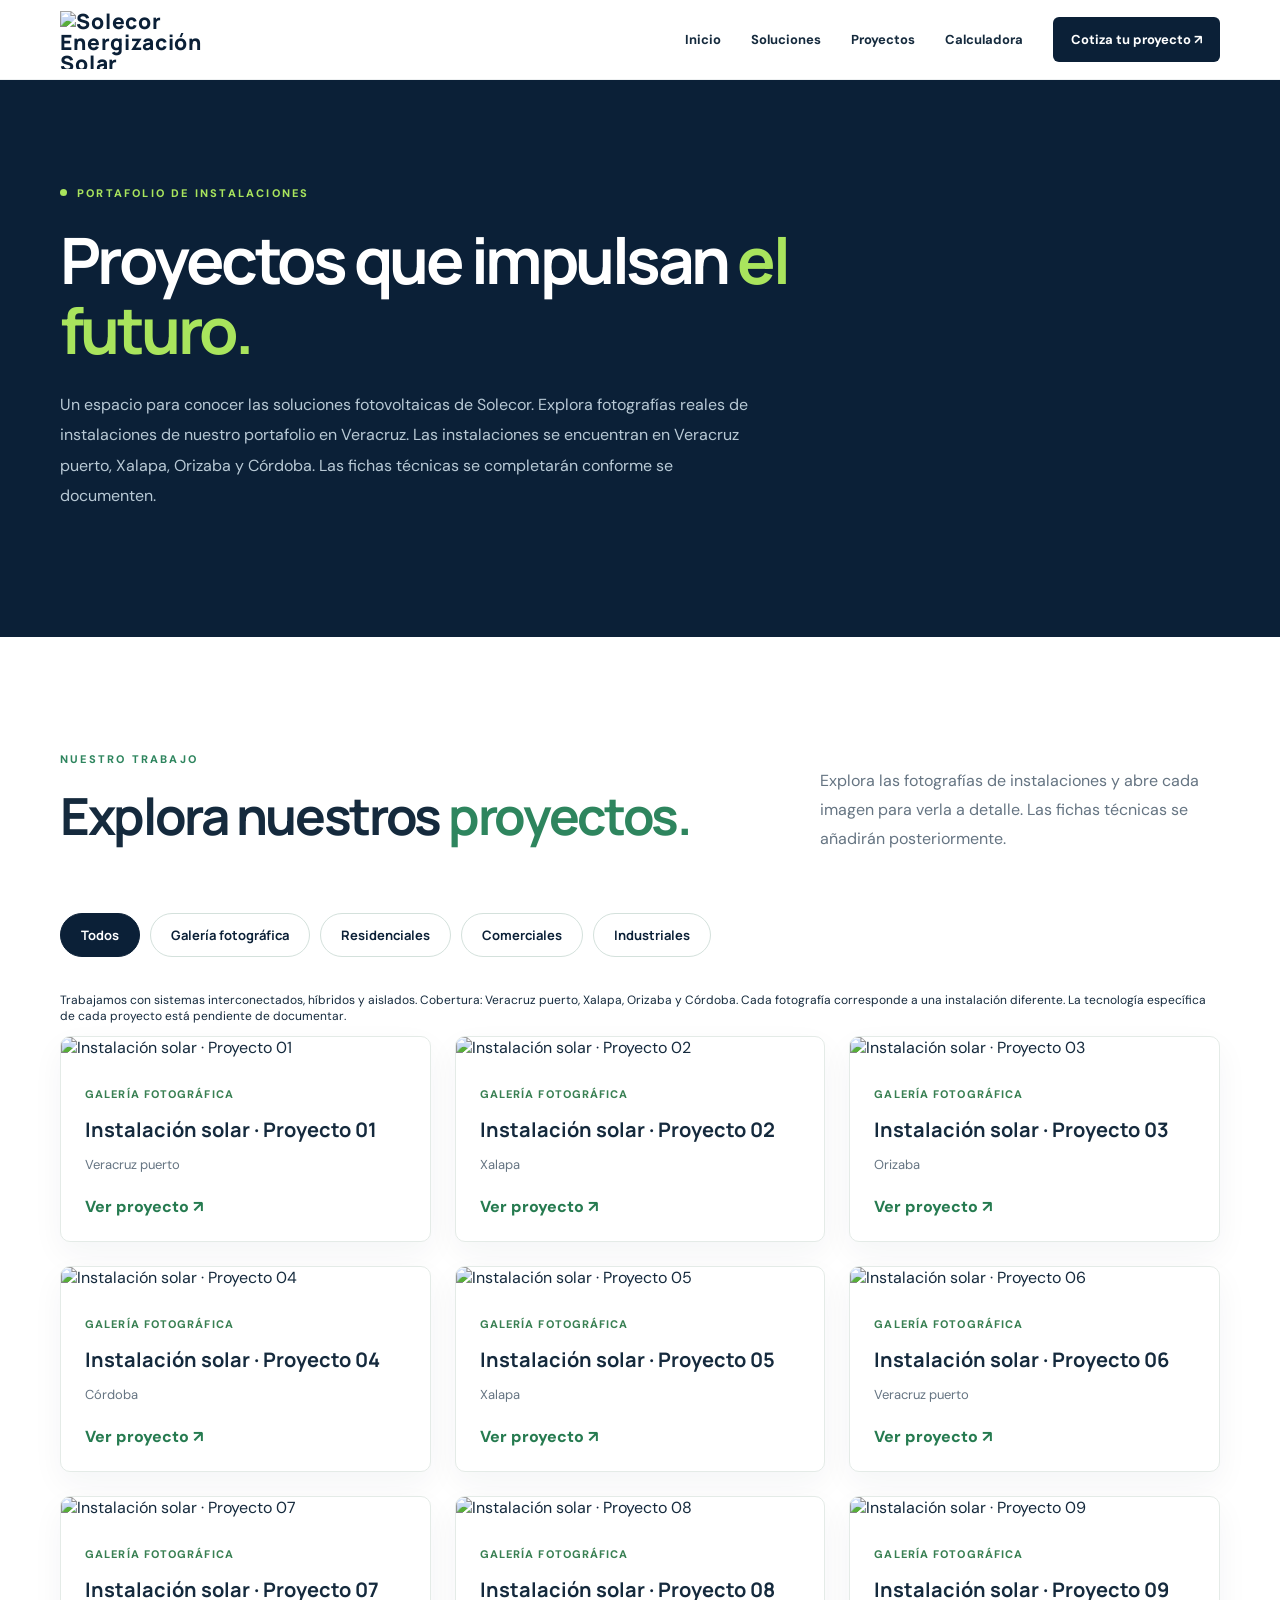
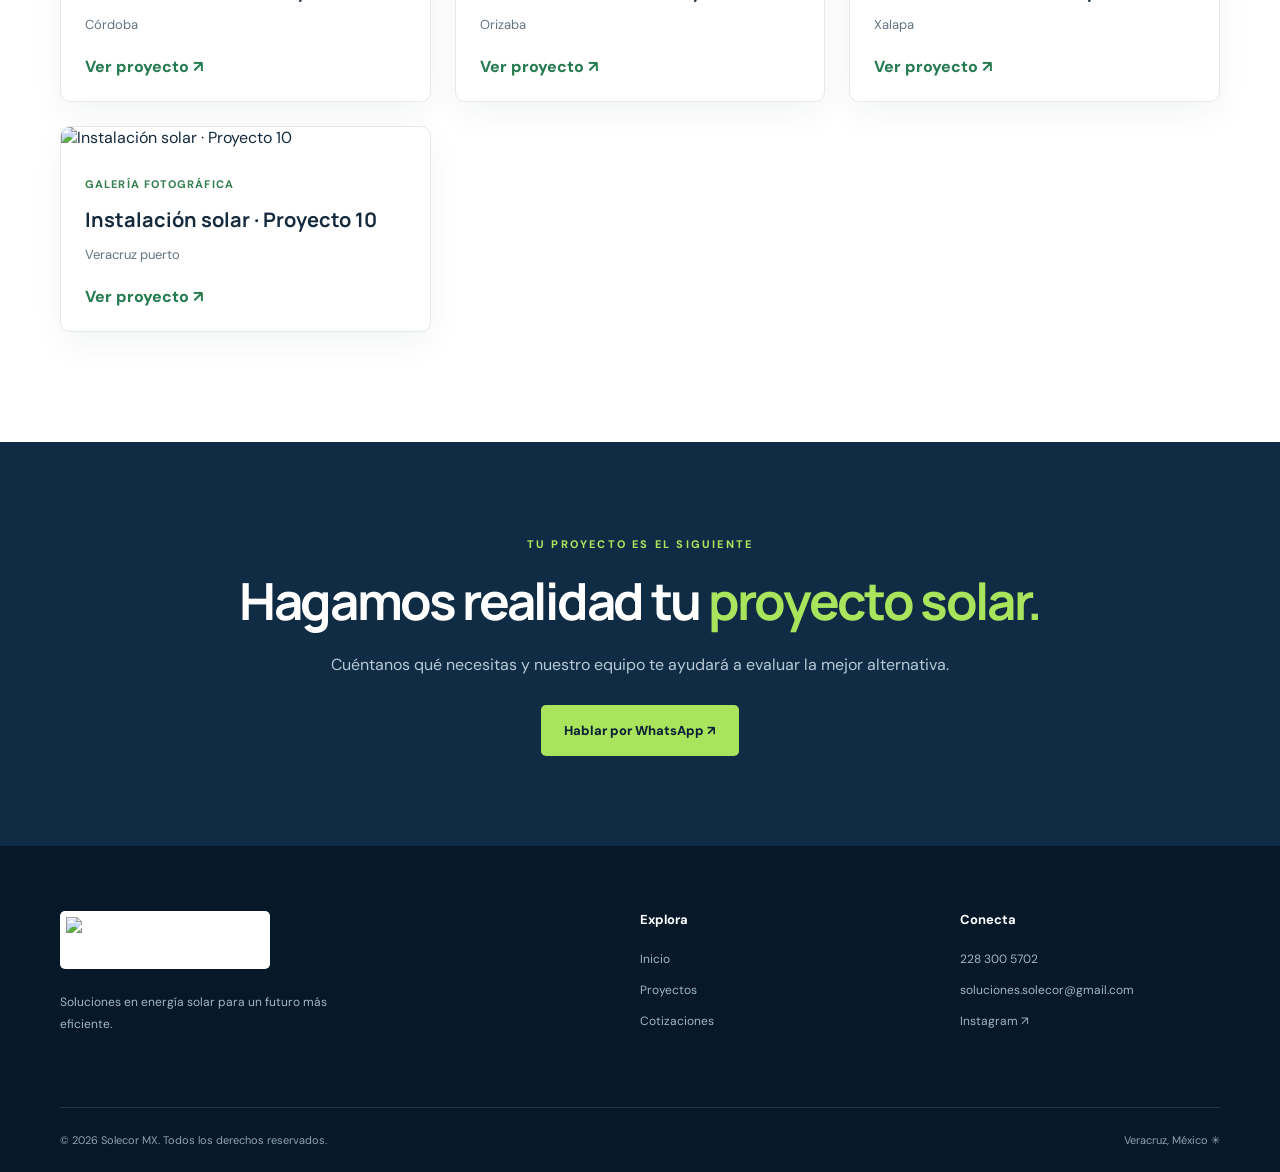
==== proyectos.html @ 4fe8b653 "Página oficial Solecor MX." ====
<!doctype html>
<html lang="es-MX"><head><meta charset="utf-8"><meta name="viewport" content="width=device-width,initial-scale=1"><title>Proyectos | Solecor MX — Energía solar en Veracruz</title><meta name="description" content="Conoce el portafolio de proyectos solares residenciales, comerciales e industriales de Solecor MX en Veracruz."><meta name="robots" content="index,follow"><meta name="theme-color" content="#0b2037"><link rel="icon" href="favicon.svg" type="image/svg+xml"><link rel="stylesheet" href="styles.css"></head>
<body><header class="header"><div class="container nav"><a class="brand" href="index.html" aria-label="Volver a inicio de Solecor"><img class="brand-logo" src="assets/solecor-logo.png" alt="Solecor Energización Solar"></a><button class="menu-toggle" id="menuToggle" aria-expanded="false" aria-controls="mainNav" aria-label="Abrir menú">☰</button><nav id="mainNav" aria-label="Navegación principal"><a href="index.html">Inicio</a><a href="index.html#soluciones">Soluciones</a><a href="proyectos.html" aria-current="page">Proyectos</a><a href="index.html#calculadora">Calculadora</a><a class="nav-cta" href="index.html#contacto">Cotiza tu proyecto ↗</a></nav></div></header>
<main><section class="portfolio-hero"><div class="container"><span class="eyebrow"><span class="dot"></span> PORTAFOLIO DE INSTALACIONES</span><h1>Proyectos que impulsan <em>el futuro.</em></h1><p>Un espacio para conocer las soluciones fotovoltaicas de Solecor. Explora fotografías reales de instalaciones de nuestro portafolio en Veracruz. Las instalaciones se encuentran en Veracruz puerto, Xalapa, Orizaba y Córdoba. Las fichas técnicas se completarán conforme se documenten.</p></div></section>
<section class="section portfolio-main"><div class="container"><div class="section-top"><div><span class="kicker">NUESTRO TRABAJO</span><h2>Explora nuestros <em>proyectos.</em></h2></div><p>Explora las fotografías de instalaciones y abre cada imagen para verla a detalle. Las fichas técnicas se añadirán posteriormente.</p></div><div class="filter-bar" role="group" aria-label="Filtrar proyectos"><button class="filter-btn active" data-filter="todos" aria-pressed="true">Todos</button><button class="filter-btn" data-filter="galeria" aria-pressed="false">Galería fotográfica</button><button class="filter-btn" data-filter="residencial" aria-pressed="false">Residenciales</button><button class="filter-btn" data-filter="comercial" aria-pressed="false">Comerciales</button><button class="filter-btn" data-filter="industrial" aria-pressed="false">Industriales</button></div><p class="portfolio-help">Trabajamos con sistemas interconectados, híbridos y aislados. Cobertura: Veracruz puerto, Xalapa, Orizaba y Córdoba. Cada fotografía corresponde a una instalación diferente. La tecnología específica de cada proyecto está pendiente de documentar.</p><div id="projectGrid" class="portfolio-grid" aria-live="polite"></div><div id="projectEmpty" class="portfolio-empty" hidden><div class="empty-mark">✳</div><h3>Estamos preparando nuestro portafolio.</h3><p>Próximamente compartiremos proyectos reales de Solecor con fotografías y detalles de cada instalación.</p><a href="index.html#contacto" class="btn btn-green">Solicitar cotización ↗</a></div></div></section>
<section class="portfolio-cta"><div class="container"><span class="kicker light">TU PROYECTO ES EL SIGUIENTE</span><h2>Hagamos realidad tu <em>proyecto solar.</em></h2><p>Cuéntanos qué necesitas y nuestro equipo te ayudará a evaluar la mejor alternativa.</p><a class="btn btn-green" href="https://wa.me/522283005702?text=Hola%2C%20quiero%20cotizar%20un%20proyecto%20solar%20con%20Solecor%20MX" target="_blank" rel="noopener noreferrer">Hablar por WhatsApp ↗</a></div></section></main>
<footer class="footer"><div class="container footer-main"><div><a class="brand" href="index.html"><img class="brand-logo" src="assets/solecor-logo.png" alt="Solecor Energización Solar"></a><p>Soluciones en energía solar para un futuro más eficiente.</p></div><div><b>Explora</b><a href="index.html">Inicio</a><a href="proyectos.html">Proyectos</a><a href="index.html#contacto">Cotizaciones</a></div><div><b>Conecta</b><a href="tel:+522283005702">228 300 5702</a><a href="mailto:soluciones.solecor@gmail.com">soluciones.solecor@gmail.com</a><a href="https://www.instagram.com/solecor_mx/" target="_blank" rel="noopener noreferrer">Instagram ↗</a></div></div><div class="container footer-bottom"><span>© <span id="year"></span> Solecor MX. Todos los derechos reservados.</span><span>Veracruz, México ✳</span></div></footer>
<dialog id="projectDialog" class="project-dialog" aria-label="Detalle del proyecto"><button id="closeDialog" class="dialog-close" aria-label="Cerrar detalle">✕</button><div id="dialogBody"></div></dialog><script src="proyectos-data.js"></script><script src="projects.js"></script></body></html>
---- styles.css ----
@import url('https://fonts.googleapis.com/css2?family=DM+Sans:wght@400;500;600;700&family=Manrope:wght@400;500;600;700;800&display=swap');
:root{--navy:#0b2037;--navy2:#102b46;--green:#a9e45d;--green-dark:#2e855e;--ink:#152a3d;--muted:#657482;--line:#dce4e9;--bg:#f6f9f8}*{box-sizing:border-box}html{scroll-behavior:smooth;scroll-padding-top:80px}body{margin:0;font-family:'DM Sans',Arial,sans-serif;color:var(--ink);background:#fff}a{text-decoration:none;color:inherit}button,input,select,textarea{font:inherit}.container{width:min(1160px,calc(100% - 48px));margin:auto}.header{height:80px;position:sticky;top:0;background:#fff;z-index:20;border-bottom:1px solid #edf0f1}.nav{display:flex;align-items:center;justify-content:space-between;height:100%}.brand{display:flex;gap:9px;align-items:center;color:var(--navy);font-family:Manrope,sans-serif;font-weight:800;letter-spacing:.04em;font-size:21px;line-height:1}.brand-icon{color:#65aa47;font-size:34px}.brand small{display:block;font-size:8px;letter-spacing:.24em;margin-top:7px}.nav nav{display:flex;align-items:center;gap:30px;font-size:13px;font-weight:700}.nav nav>a:hover{color:var(--green-dark)}.nav-cta{background:var(--navy);color:white;padding:14px 18px;border-radius:6px}.nav nav>a.nav-cta:hover{color:var(--green)}.menu-toggle{display:none;background:none;border:0;font-size:27px}.hero{background:var(--navy);color:#fff;position:relative;overflow:hidden}.hero-glow{position:absolute;width:700px;height:700px;background:#1d566b;filter:blur(140px);opacity:.25;right:-200px;top:-240px}.hero-grid{min-height:620px;display:grid;grid-template-columns:1.1fr .9fr;align-items:center;gap:35px;position:relative}.hero-copy{padding:65px 0}.eyebrow,.kicker{font-size:11px;letter-spacing:.2em;font-weight:800;color:var(--green-dark)}.eyebrow{color:var(--green);display:inline-flex;align-items:center;gap:10px}.dot{height:7px;width:7px;background:var(--green);border-radius:50%}h1,h2,h3,p{margin-top:0}h1,h2,h3{font-family:Manrope,Arial,sans-serif}h1{font-size:clamp(42px,5vw,69px);line-height:1.1;letter-spacing:-.055em;margin:24px 0}h1 em,h2 em{font-style:normal;color:var(--green)}.hero-copy>p{font-size:16px;line-height:1.9;color:#c3d2dd;max-width:570px}.hero-actions{display:flex;gap:12px;flex-wrap:wrap;margin:31px 0 55px}.btn{display:inline-flex;justify-content:center;align-items:center;gap:24px;padding:16px 22px;border-radius:5px;font-weight:800;font-size:13px;border:1px solid transparent;cursor:pointer}.btn-green{background:var(--green);color:var(--navy)}.btn-green:hover{background:#c1f184}.btn-outline{border-color:#5a7185;color:white}.btn-outline:hover{background:#ffffff15}.hero-trust{display:flex;gap:23px}.hero-trust>div{border-left:2px solid #597487;padding-left:14px}.hero-trust strong,.hero-trust span{display:block}.hero-trust strong{font-size:12px}.hero-trust span{font-size:10px;color:#9eb2c1;margin-top:6px}.hero-art{height:465px;position:relative;display:flex;align-items:center;justify-content:center}.sun{width:290px;height:290px;border-radius:50%;background:radial-gradient(circle,#9ee2bc44 0,#60a9b51a 65%,transparent 70%);position:absolute;top:8px;right:0}.building{position:relative;transform:perspective(700px) rotateY(-14deg) rotateX(4deg);width:88%;filter:drop-shadow(15px 30px 20px #0005)}.roof{height:210px;clip-path:polygon(15% 0,100% 15%,84% 100%,0 76%);background:#27475d;padding:18px}.panels{height:100%;width:100%;clip-path:polygon(15% 0,100% 15%,84% 100%,0 76%);background:repeating-linear-gradient(0deg,transparent 0 35px,#6b9bb7 36px 38px),repeating-linear-gradient(90deg,#143b5d 0 45px,#628ba9 46px 48px);border:4px solid #a0b9c9}.wall{height:145px;margin:-20px 13% 0 10%;background:linear-gradient(115deg,#dce9e8,#789ca6);display:flex;align-items:center;justify-content:space-around}.wall span{width:20%;height:60%;background:#173b52;border:6px solid #d9e6e5}.float-card{position:absolute;bottom:20px;left:0;background:white;color:var(--navy);border-radius:8px;padding:17px 20px;display:flex;gap:12px;box-shadow:0 20px 50px #0005}.float-icon{font-size:24px;color:var(--green-dark)}.float-card b,.float-card small{display:block}.float-card b{font-size:12px}.float-card small{font-size:10px;color:var(--muted);margin-top:5px}.hero-bottom{border-top:1px solid #ffffff20;display:flex;justify-content:space-between;padding:22px 0;font-size:10px;letter-spacing:.16em;color:#92aabd}.green{color:var(--green)}.section{padding:110px 0}.section-top{display:flex;justify-content:space-between;align-items:end;gap:40px;margin-bottom:43px}.section-top p{max-width:400px;line-height:1.8;color:var(--muted)}h2{font-size:clamp(34px,4vw,52px);line-height:1.18;letter-spacing:-.045em;margin:17px 0 24px}h2 em{color:var(--green-dark)}.service-grid{display:grid;grid-template-columns:repeat(3,1fr);gap:20px}.service-card{padding:34px;background:var(--bg);border:1px solid #e9eeee;border-radius:8px;min-height:345px;display:flex;flex-direction:column;transition:transform .2s}.service-card:hover{transform:translateY(-5px);border-color:#bbd5c6}.service-no{font-size:10px;letter-spacing:.14em;font-weight:800;color:var(--green-dark)}.service-symbol{font-size:54px;color:#448a6c;margin:26px 0 15px}.service-card h3{font-size:20px}.service-card p{font-size:13px;line-height:1.8;color:var(--muted)}.service-card a{margin-top:auto;font-size:12px;font-weight:800;color:var(--green-dark)}.about{background:#f7f9f8}.about-grid{display:grid;grid-template-columns:1fr 1fr;align-items:center;gap:90px}.about-visual{height:480px;background:linear-gradient(140deg,#0c3044,#256c70);border-radius:10px;position:relative;overflow:hidden;display:grid;place-items:center}.orb{position:absolute;border-radius:50%;border:1px solid #a5e9a355}.orb-a{width:450px;height:450px}.orb-b{width:320px;height:320px}.about-panel{position:relative;width:75%;padding:34px;background:#ffffff12;backdrop-filter:blur(8px);border:1px solid #ffffff45;color:white;border-radius:8px}.about-panel>span{font-size:11px;letter-spacing:.25em}.about-panel strong{font:700 31px/1.25 Manrope;display:block;margin:32px 0}.mini-grid{display:grid;grid-template-columns:repeat(4,1fr);gap:6px;transform:skewY(-8deg)}.mini-grid i{height:40px;background:linear-gradient(140deg,#285f83,#0b253d);border:1px solid #81b6bd}.about-grid>div:last-child>p{line-height:1.9;color:var(--muted)}.benefit{display:flex;gap:17px;margin-top:24px}.benefit>span{display:grid;place-items:center;flex-shrink:0;width:30px;height:30px;border-radius:50%;background:#dff1d3;color:#398053;font-weight:900}.benefit b{font-size:14px}.benefit p{font-size:12px;color:var(--muted);margin:7px 0;line-height:1.6}.calculator{background:#102c44;color:white}.calc-grid{display:grid;grid-template-columns:1fr 1fr;gap:90px;align-items:center}.kicker.light{color:var(--green)}.calculator h2 em,.contact h2 em{color:var(--green)}.calc-grid>div>p{line-height:1.85;color:#b8c9d5}.calc-grid .disclaimer{font-size:11px;color:#94aab9;margin-top:32px}.calc-card{background:white;color:var(--ink);padding:36px;border-radius:9px;box-shadow:0 22px 70px #0003}.calc-card label,.contact-form label{display:block;font-size:12px;font-weight:800;margin-bottom:12px}.bill-input{display:flex;align-items:center;border:1px solid var(--line);border-radius:5px;padding:0 16px}.bill-input input{border:0;outline:0;min-width:0;width:100%;padding:16px 10px;font-size:25px;font-weight:800}.bill-input span{color:var(--muted)}.calc-card small{display:block;color:var(--muted);margin:8px 0 26px;font-size:11px}.calc-card select,.contact-form select,.contact-form input,.contact-form textarea{width:100%;border:1px solid var(--line);border-radius:5px;background:white;padding:15px;outline-color:var(--green-dark)}.result{background:#f1f8ed;padding:24px;margin:24px 0;border-radius:5px}.result span{font-size:12px;color:#60736a;display:block}.result strong{display:block;font:800 42px Manrope;color:#23654d;margin:8px 0}.result-line{height:1px;background:#d1e2d3;margin:18px 0}.result b{display:block;margin-top:8px;font-size:19px}.full{width:100%}.process h2{margin-bottom:48px}.steps{display:grid;grid-template-columns:repeat(4,1fr);gap:25px}.steps>div{border-top:2px solid #a4d6ae;padding-top:22px}.steps span{font:800 29px Manrope;color:#46946b}.steps h3{margin:26px 0 9px;font-size:17px}.steps p{font-size:13px;line-height:1.7;color:var(--muted)}.contact{background:var(--navy);color:white}.contact-grid{display:grid;grid-template-columns:1fr 1fr;gap:90px;align-items:start}.contact-grid>div>p{line-height:1.9;color:#b7cad7}.contact-note{border-top:1px solid #496073;padding-top:25px;margin-top:55px;font-size:12px;color:var(--green)}.contact-form{background:white;color:var(--ink);padding:36px;border-radius:8px}.contact-form input,.contact-form select,.contact-form textarea{margin-bottom:18px}.contact-form textarea{resize:vertical}.form-note{font-size:11px;color:var(--muted);text-align:center;margin:13px 0 0}.footer{background:#071829;color:white;padding:65px 0 25px}.footer-main{display:grid;grid-template-columns:2fr 1fr 1fr;gap:60px;padding-bottom:60px}.footer .brand{color:white}.footer-main p{font-size:12px;color:#a3b7c4;max-width:300px;line-height:1.8;margin-top:23px}.footer-main>div:not(:first-child){display:flex;flex-direction:column;gap:15px}.footer-main b{font-size:13px;margin-bottom:8px}.footer-main a:not(.brand){font-size:12px;color:#a3b7c4}.footer-bottom{display:flex;justify-content:space-between;border-top:1px solid #ffffff20;padding-top:25px;font-size:11px;color:#8da4b5}@media(max-width:850px){.menu-toggle{display:block}.nav nav{display:none;position:absolute;top:80px;left:0;right:0;background:white;padding:25px 24px;box-shadow:0 12px 20px #0002;flex-direction:column;align-items:stretch;gap:20px}.nav nav.open{display:flex}.hero-grid,.about-grid,.calc-grid,.contact-grid{grid-template-columns:1fr;gap:30px}.hero-grid{padding-top:20px}.hero-copy{padding:55px 0 10px}.hero-art{height:340px}.hero-trust{flex-wrap:wrap}.section{padding:70px 0}.section-top{display:block}.service-grid{grid-template-columns:1fr}.service-card{min-height:270px}.about-visual{height:340px}.steps{grid-template-columns:repeat(2,1fr)}.footer-main{gap:25px}}@media(max-width:500px){.container{width:min(100% - 34px,1160px)}.hero-art{height:280px}.hero-trust{gap:12px}.hero-trust span{font-size:9px}.hero-bottom{gap:10px;font-size:8px}.hero-actions .btn{width:100%}.float-card{bottom:0}.steps{grid-template-columns:1fr 1fr;gap:18px}.contact-form,.calc-card{padding:23px}.footer-main{grid-template-columns:1fr 1fr}.footer-main>div:first-child{grid-column:span 2}.footer-bottom{flex-direction:column;gap:10px}.about-panel strong{font-size:24px}}

/* Identidad oficial Solecor y fotografía de instalación */
.brand-logo{display:block;width:195px;max-height:58px;object-fit:contain;object-position:left center}.footer .brand-logo{background:#fff;border-radius:5px;padding:6px;width:210px}.hero-photo{width:100%;height:100%;object-fit:cover;object-position:center 45%;border-radius:14px;box-shadow:0 28px 65px #0005}.hero-art{height:490px;padding:10px 0 26px}.hero-art .float-card{bottom:0;left:-22px}.contact-note a{color:#fff;text-decoration:underline;text-underline-offset:4px;line-height:2.2}@media(max-width:850px){.hero-art{height:420px}.brand-logo{width:168px}}@media(max-width:500px){.hero-art{height:350px}.hero-art .float-card{left:0}.brand-logo{width:158px}}

/* Portafolio independiente */
.project-teaser{background:#f3f8f5}.teaser-grid{display:grid;grid-template-columns:1fr 1fr;align-items:center;gap:70px}.teaser-grid p{color:var(--muted);line-height:1.85;margin-bottom:25px}.teaser-image{height:340px;border-radius:12px;overflow:hidden}.teaser-image img{width:100%;height:100%;object-fit:cover}.portfolio-hero{background:var(--navy);color:white;padding:100px 0 110px}.portfolio-hero h1{max-width:820px}.portfolio-hero p{color:#b8c9d5;max-width:700px;line-height:1.9}.portfolio-main{min-height:470px}.filter-bar{display:flex;flex-wrap:wrap;gap:10px;margin:0 0 35px}.filter-btn{font:700 13px Manrope,Arial,sans-serif;padding:12px 20px;border:1px solid #d4e1dc;background:#fff;color:var(--navy);border-radius:50px;cursor:pointer}.filter-btn.active,.filter-btn:hover{background:var(--navy);color:#fff;border-color:var(--navy)}.portfolio-grid{display:grid;grid-template-columns:repeat(3,minmax(0,1fr));gap:24px}.portfolio-card{border:1px solid #e4ebe7;border-radius:10px;overflow:hidden;background:white;box-shadow:0 12px 32px #0b20370c}.portfolio-cover{width:100%;height:220px;object-fit:cover}.portfolio-content{padding:24px}.portfolio-category{color:#398053;font-size:11px;text-transform:uppercase;letter-spacing:.1em;font-weight:800}.portfolio-content h3{font-size:20px;margin:13px 0}.portfolio-content p{font-size:13px;color:var(--muted)}.portfolio-open{padding:0;border:0;background:none;color:#267b50;font-weight:800;cursor:pointer;margin-top:10px}.portfolio-empty{text-align:center;padding:62px 22px;background:#f5f9f6;border:1px solid #e0ebe4;border-radius:12px}.portfolio-empty[hidden]{display:none}.empty-mark{font-size:44px;color:#70ba45}.portfolio-empty h3{font-size:24px;margin:12px 0}.portfolio-empty p{color:var(--muted);max-width:560px;margin:0 auto 25px;line-height:1.7}.portfolio-cta{background:#102c44;color:white;padding:90px 0;text-align:center}.portfolio-cta h2 em{color:var(--green)}.portfolio-cta p{color:#b8c9d5;margin-bottom:30px}.project-dialog{border:0;border-radius:12px;width:min(900px,calc(100% - 30px));max-height:90vh;padding:40px;color:var(--navy)}.project-dialog::backdrop{background:#06182bcc}.dialog-close{position:absolute;top:15px;right:18px;border:0;background:#edf2ef;border-radius:50%;width:36px;height:36px;cursor:pointer}.detail-gallery{display:grid;grid-template-columns:repeat(2,1fr);gap:12px;margin:25px 0}.detail-gallery img{width:100%;max-height:350px;object-fit:cover;border-radius:8px}.detail-facts{display:grid;grid-template-columns:1fr 2fr;gap:12px;padding-top:20px;border-top:1px solid #ddd}.detail-facts dt{font-weight:800}.detail-facts dd{margin:0;color:#536777}.portfolio-help{font-size:12px}@media(max-width:850px){.teaser-grid{grid-template-columns:1fr;gap:30px}.portfolio-grid{grid-template-columns:repeat(2,minmax(0,1fr))}.portfolio-hero{padding:75px 0}}@media(max-width:550px){.portfolio-grid{grid-template-columns:1fr}.teaser-image{height:260px}.project-dialog{padding:24px}.detail-gallery{grid-template-columns:1fr}}
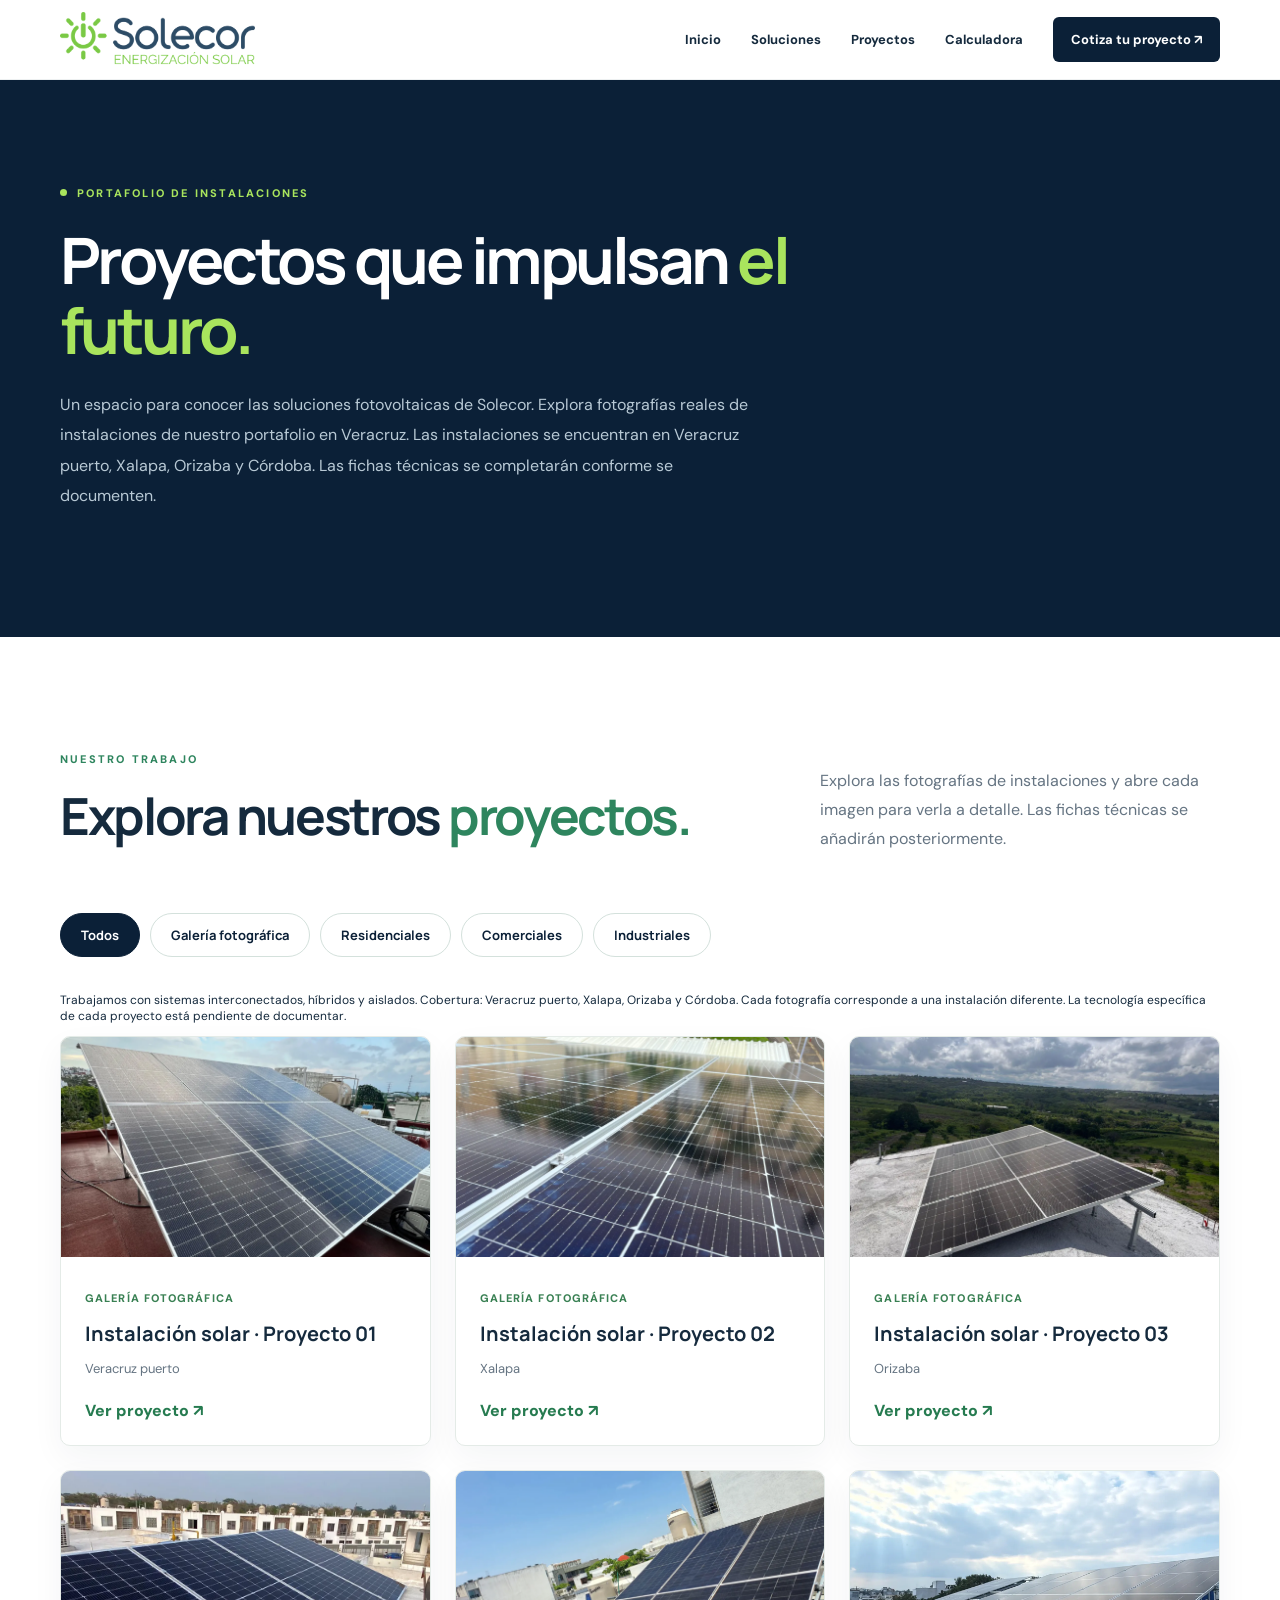
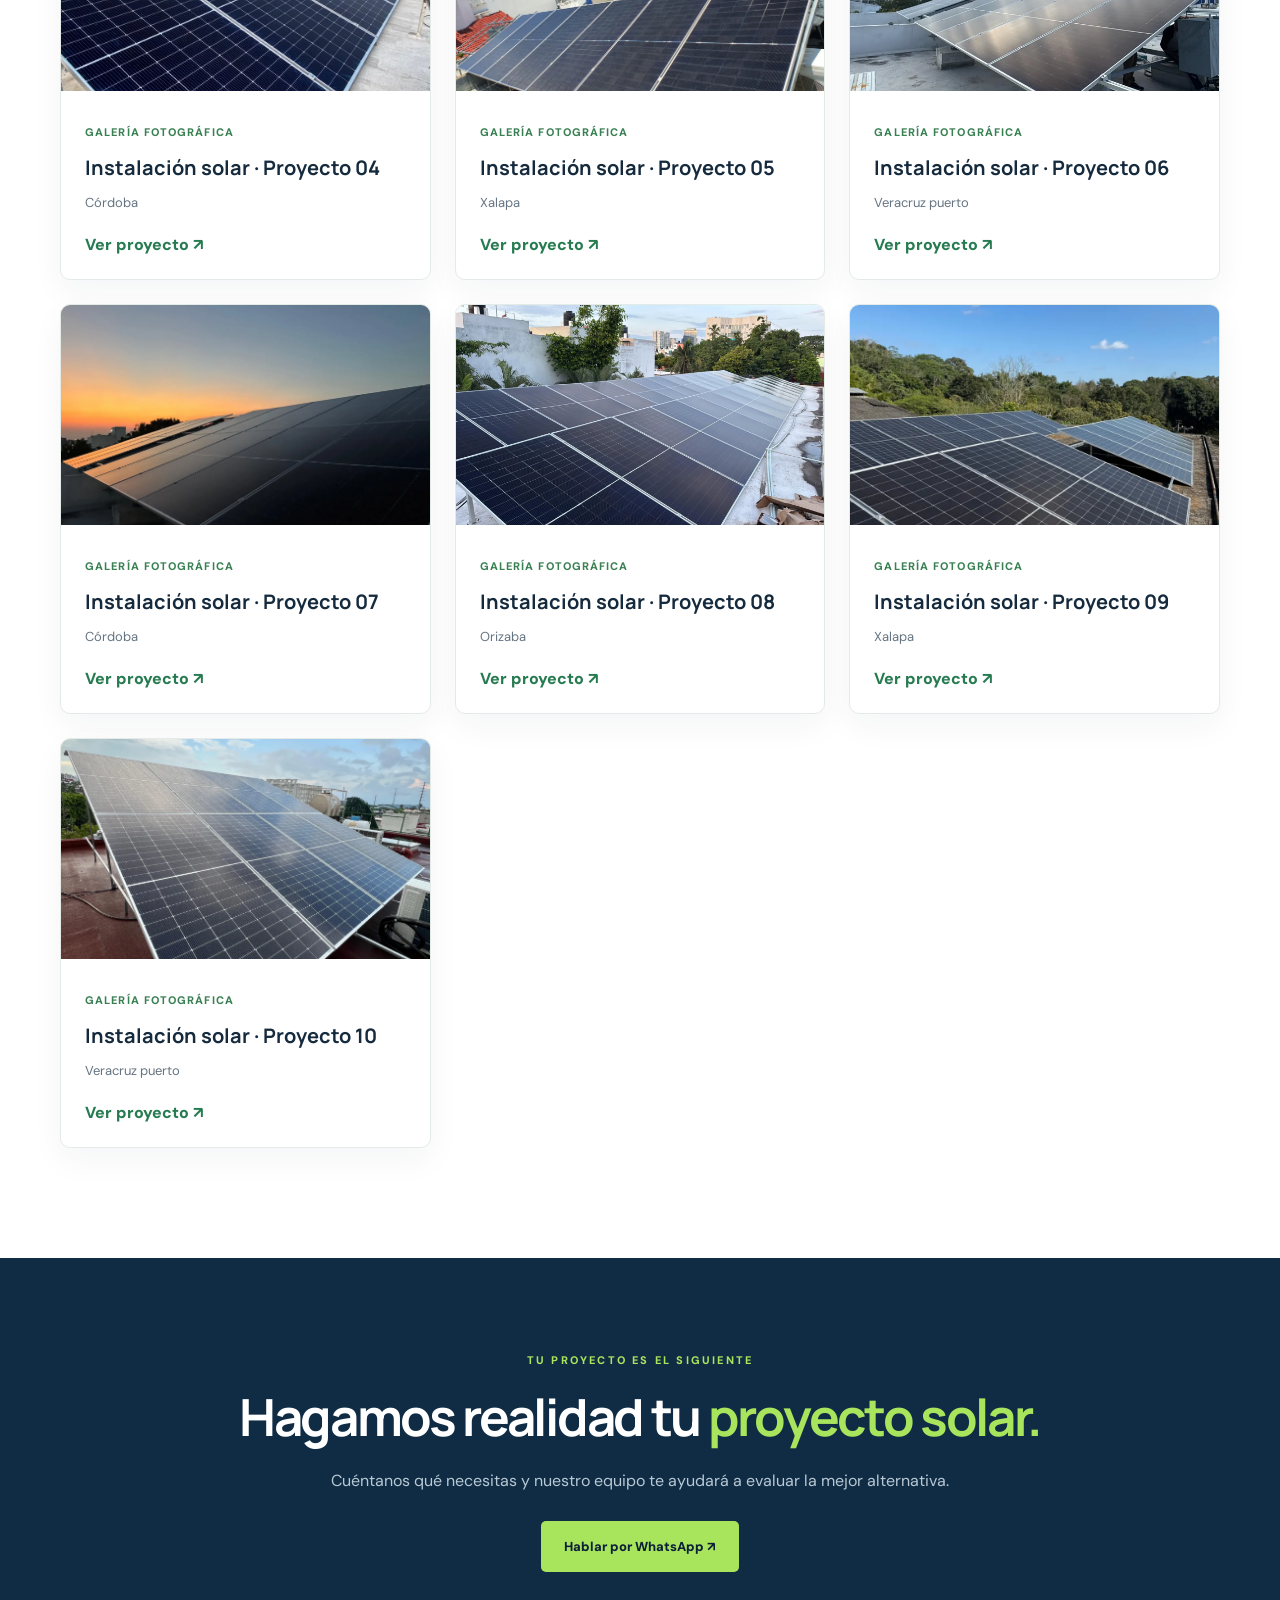
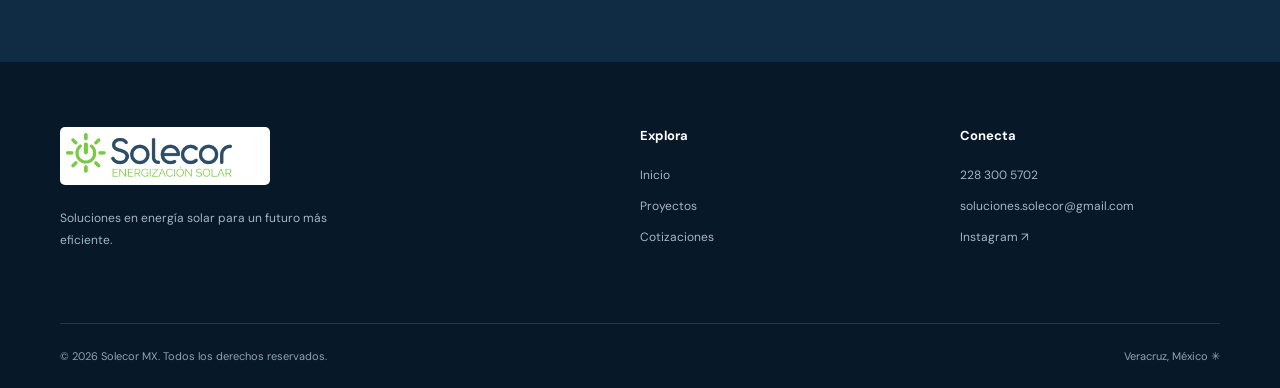
==== commit 1cc3a0a2: "Update proyectos.html" ====
--- a/proyectos.html
+++ b/proyectos.html
@@ -1,8 +1,8 @@
 <!doctype html>
 <html lang="es-MX"><head><meta charset="utf-8"><meta name="viewport" content="width=device-width,initial-scale=1"><title>Proyectos | Solecor MX — Energía solar en Veracruz</title><meta name="description" content="Conoce el portafolio de proyectos solares residenciales, comerciales e industriales de Solecor MX en Veracruz."><meta name="robots" content="index,follow"><meta name="theme-color" content="#0b2037"><link rel="icon" href="favicon.svg" type="image/svg+xml"><link rel="stylesheet" href="styles.css"></head>
-<body><header class="header"><div class="container nav"><a class="brand" href="index.html" aria-label="Volver a inicio de Solecor"><img class="brand-logo" src="assets/solecor-logo.png" alt="Solecor Energización Solar"></a><button class="menu-toggle" id="menuToggle" aria-expanded="false" aria-controls="mainNav" aria-label="Abrir menú">☰</button><nav id="mainNav" aria-label="Navegación principal"><a href="index.html">Inicio</a><a href="index.html#soluciones">Soluciones</a><a href="proyectos.html" aria-current="page">Proyectos</a><a href="index.html#calculadora">Calculadora</a><a class="nav-cta" href="index.html#contacto">Cotiza tu proyecto ↗</a></nav></div></header>
+<body><header class="header"><div class="container nav"><a class="brand" href="index.html" aria-label="Volver a inicio de Solecor"><img class="brand-logo" src="solecor-logo.png" alt="Solecor Energización Solar"></a><button class="menu-toggle" id="menuToggle" aria-expanded="false" aria-controls="mainNav" aria-label="Abrir menú">☰</button><nav id="mainNav" aria-label="Navegación principal"><a href="index.html">Inicio</a><a href="index.html#soluciones">Soluciones</a><a href="proyectos.html" aria-current="page">Proyectos</a><a href="index.html#calculadora">Calculadora</a><a class="nav-cta" href="index.html#contacto">Cotiza tu proyecto ↗</a></nav></div></header>
 <main><section class="portfolio-hero"><div class="container"><span class="eyebrow"><span class="dot"></span> PORTAFOLIO DE INSTALACIONES</span><h1>Proyectos que impulsan <em>el futuro.</em></h1><p>Un espacio para conocer las soluciones fotovoltaicas de Solecor. Explora fotografías reales de instalaciones de nuestro portafolio en Veracruz. Las instalaciones se encuentran en Veracruz puerto, Xalapa, Orizaba y Córdoba. Las fichas técnicas se completarán conforme se documenten.</p></div></section>
 <section class="section portfolio-main"><div class="container"><div class="section-top"><div><span class="kicker">NUESTRO TRABAJO</span><h2>Explora nuestros <em>proyectos.</em></h2></div><p>Explora las fotografías de instalaciones y abre cada imagen para verla a detalle. Las fichas técnicas se añadirán posteriormente.</p></div><div class="filter-bar" role="group" aria-label="Filtrar proyectos"><button class="filter-btn active" data-filter="todos" aria-pressed="true">Todos</button><button class="filter-btn" data-filter="galeria" aria-pressed="false">Galería fotográfica</button><button class="filter-btn" data-filter="residencial" aria-pressed="false">Residenciales</button><button class="filter-btn" data-filter="comercial" aria-pressed="false">Comerciales</button><button class="filter-btn" data-filter="industrial" aria-pressed="false">Industriales</button></div><p class="portfolio-help">Trabajamos con sistemas interconectados, híbridos y aislados. Cobertura: Veracruz puerto, Xalapa, Orizaba y Córdoba. Cada fotografía corresponde a una instalación diferente. La tecnología específica de cada proyecto está pendiente de documentar.</p><div id="projectGrid" class="portfolio-grid" aria-live="polite"></div><div id="projectEmpty" class="portfolio-empty" hidden><div class="empty-mark">✳</div><h3>Estamos preparando nuestro portafolio.</h3><p>Próximamente compartiremos proyectos reales de Solecor con fotografías y detalles de cada instalación.</p><a href="index.html#contacto" class="btn btn-green">Solicitar cotización ↗</a></div></div></section>
 <section class="portfolio-cta"><div class="container"><span class="kicker light">TU PROYECTO ES EL SIGUIENTE</span><h2>Hagamos realidad tu <em>proyecto solar.</em></h2><p>Cuéntanos qué necesitas y nuestro equipo te ayudará a evaluar la mejor alternativa.</p><a class="btn btn-green" href="https://wa.me/522283005702?text=Hola%2C%20quiero%20cotizar%20un%20proyecto%20solar%20con%20Solecor%20MX" target="_blank" rel="noopener noreferrer">Hablar por WhatsApp ↗</a></div></section></main>
-<footer class="footer"><div class="container footer-main"><div><a class="brand" href="index.html"><img class="brand-logo" src="assets/solecor-logo.png" alt="Solecor Energización Solar"></a><p>Soluciones en energía solar para un futuro más eficiente.</p></div><div><b>Explora</b><a href="index.html">Inicio</a><a href="proyectos.html">Proyectos</a><a href="index.html#contacto">Cotizaciones</a></div><div><b>Conecta</b><a href="tel:+522283005702">228 300 5702</a><a href="mailto:soluciones.solecor@gmail.com">soluciones.solecor@gmail.com</a><a href="https://www.instagram.com/solecor_mx/" target="_blank" rel="noopener noreferrer">Instagram ↗</a></div></div><div class="container footer-bottom"><span>© <span id="year"></span> Solecor MX. Todos los derechos reservados.</span><span>Veracruz, México ✳</span></div></footer>
-<dialog id="projectDialog" class="project-dialog" aria-label="Detalle del proyecto"><button id="closeDialog" class="dialog-close" aria-label="Cerrar detalle">✕</button><div id="dialogBody"></div></dialog><script src="proyectos-data.js"></script><script src="projects.js"></script></body></html>+<footer class="footer"><div class="container footer-main"><div><a class="brand" href="index.html"><img class="brand-logo" src="solecor-logo.png" alt="Solecor Energización Solar"></a><p>Soluciones en energía solar para un futuro más eficiente.</p></div><div><b>Explora</b><a href="index.html">Inicio</a><a href="proyectos.html">Proyectos</a><a href="index.html#contacto">Cotizaciones</a></div><div><b>Conecta</b><a href="tel:+522283005702">228 300 5702</a><a href="mailto:soluciones.solecor@gmail.com">soluciones.solecor@gmail.com</a><a href="https://www.instagram.com/solecor_mx/" target="_blank" rel="noopener noreferrer">Instagram ↗</a></div></div><div class="container footer-bottom"><span>© <span id="year"></span> Solecor MX. Todos los derechos reservados.</span><span>Veracruz, México ✳</span></div></footer>
+<dialog id="projectDialog" class="project-dialog" aria-label="Detalle del proyecto"><button id="closeDialog" class="dialog-close" aria-label="Cerrar detalle">✕</button><div id="dialogBody"></div></dialog><script src="proyectos-data.js"></script><script src="projects.js"></script></body></html>
